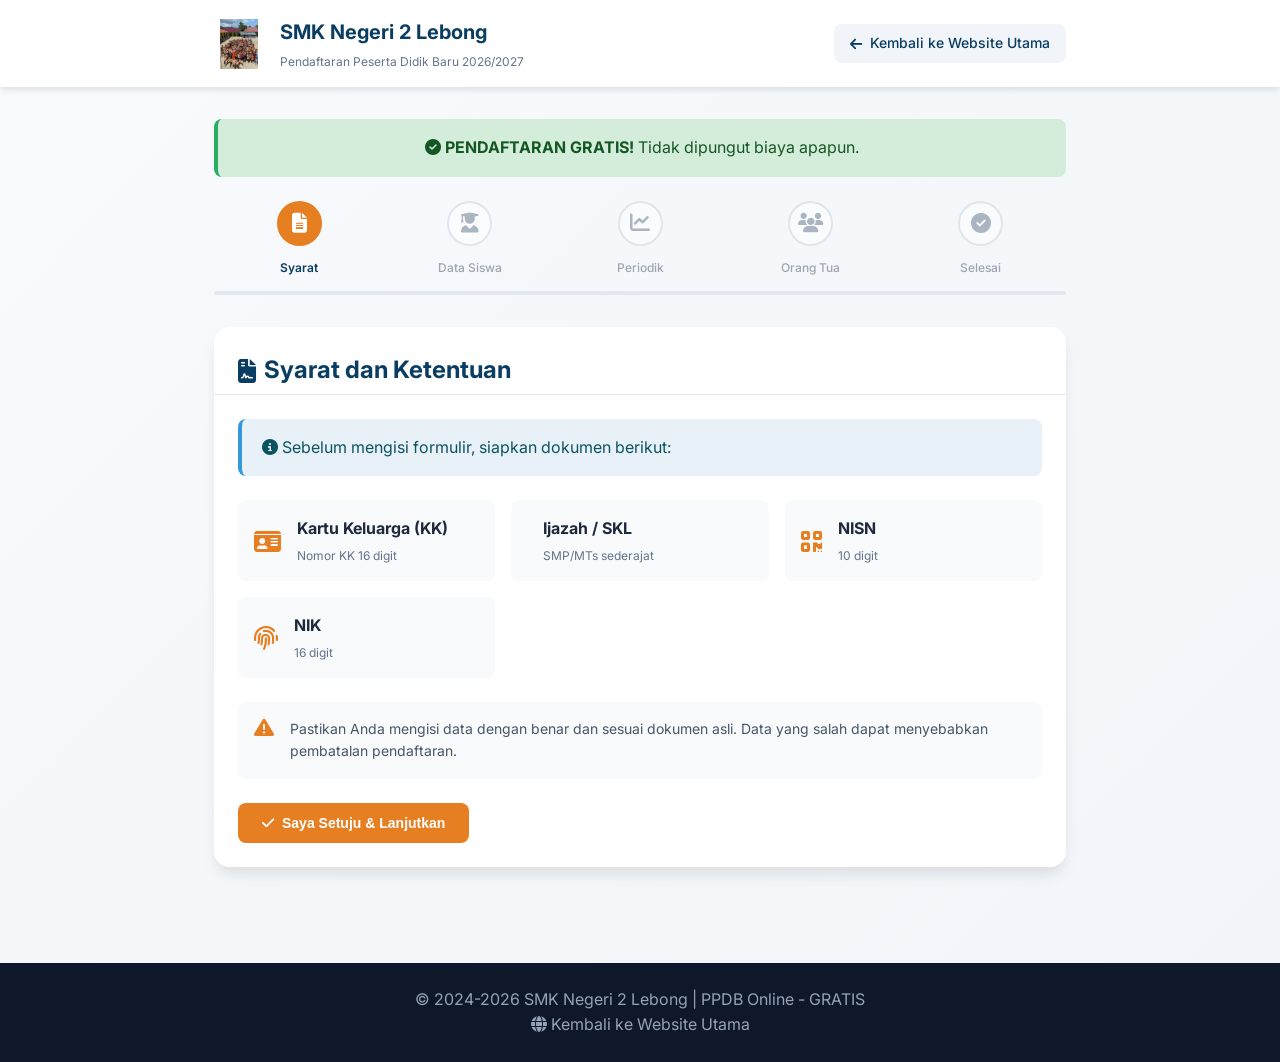
==== spmb/index.html @ 35a6bad7 "Add files via upload" ====
<!DOCTYPE html>
<html lang="id">
<head>
  <meta charset="UTF-8" />
  <meta name="viewport" content="width=device-width, initial-scale=1.0" />
  <title>PPDB Online 2026/2027 | SMK Negeri 2 Lebong</title>
  
  <!-- SEO Meta Tags -->
  <meta name="description" content="Pendaftaran Peserta Didik Baru SMK Negeri 2 Lebong Tahun Ajaran 2026/2027. Formulir online GRATIS, mudah, dan cepat." />
  <meta name="keywords" content="PPDB SMKN 2 Lebong, Pendaftaran SMK Lebong, PPDB Online 2026" />
  <meta name="robots" content="index, follow" />
  
  <!-- Open Graph -->
  <meta property="og:title" content="PPDB Online 2026/2027 | SMK Negeri 2 Lebong" />
  <meta property="og:description" content="Daftar sekarang! Pendaftaran GRATIS. Kuota terbatas." />
  <meta property="og:image" content="https://smkn2lebong.sch.id/assets/img/ppdb-og.jpg" />
  <meta property="og:url" content="https://smkn2lebong.sch.id/spmb/" />
  <meta property="og:type" content="website" />
  
  <link rel="icon" href="../favicon.ico" type="image/x-icon" />
  <link rel="stylesheet" href="https://cdnjs.cloudflare.com/ajax/libs/font-awesome/6.5.1/css/all.min.css" />
  <link href="https://fonts.googleapis.com/css2?family=Inter:wght@300;400;500;600;700;800&display=swap" rel="stylesheet" />
  <link rel="stylesheet" href="style.css" />
</head>
<body>

  <!-- Header -->
  <header class="ppdb-header">
    <div class="container">
      <div class="logo-area">
        <img src="../logo.jpeg" alt="Logo SMKN 2 Lebong" class="logo-img">
        <div>
          <h1>SMK Negeri 2 Lebong</h1>
          <p>Pendaftaran Peserta Didik Baru 2026/2027</p>
        </div>
      </div>
      <a href="../index.html" class="btn-back">
        <i class="fas fa-arrow-left"></i> Kembali ke Website Utama
      </a>
    </div>
  </header>

  <main class="ppdb-container">
    <!-- Alert Gratis -->
    <div class="alert alert-success" style="margin-bottom: 1.5rem; text-align: center;">
      <i class="fas fa-check-circle"></i> 
      <strong>PENDAFTARAN GRATIS!</strong> Tidak dipungut biaya apapun.
    </div>

    <!-- Progress Bar -->
    <div class="progress-wrapper">
      <div class="progress-steps" id="progressSteps">
        <div class="progress-step active" data-step="1">
          <div class="step-icon"><i class="fas fa-file-alt"></i></div>
          <span>Syarat</span>
        </div>
        <div class="progress-step" data-step="2">
          <div class="step-icon"><i class="fas fa-user-graduate"></i></div>
          <span>Data Siswa</span>
        </div>
        <div class="progress-step" data-step="3">
          <div class="step-icon"><i class="fas fa-chart-line"></i></div>
          <span>Periodik</span>
        </div>
        <div class="progress-step" data-step="4">
          <div class="step-icon"><i class="fas fa-users"></i></div>
          <span>Orang Tua</span>
        </div>
        <div class="progress-step" data-step="5">
          <div class="step-icon"><i class="fas fa-check-circle"></i></div>
          <span>Selesai</span>
        </div>
      </div>
      <div class="progress-bar-bg">
        <div class="progress-bar-fill" id="progressFill"></div>
      </div>
    </div>

    <!-- Step 1: Syarat -->
    <div class="card" id="stepSyarat">
      <div class="card-header">
        <h2><i class="fas fa-file-contract"></i> Syarat dan Ketentuan</h2>
      </div>
      <div class="card-body">
        <div class="alert alert-info">
          <i class="fas fa-info-circle"></i> Sebelum mengisi formulir, siapkan dokumen berikut:
        </div>
        
        <div class="syarat-grid">
          <div class="syarat-item">
            <i class="fas fa-id-card"></i>
            <div>
              <strong>Kartu Keluarga (KK)</strong>
              <p>Nomor KK 16 digit</p>
            </div>
          </div>
          <div class="syarat-item">
            <i class="fas fa-diploma"></i>
            <div>
              <strong>Ijazah / SKL</strong>
              <p>SMP/MTs sederajat</p>
            </div>
          </div>
          <div class="syarat-item">
            <i class="fas fa-qrcode"></i>
            <div>
              <strong>NISN</strong>
              <p>10 digit</p>
            </div>
          </div>
          <div class="syarat-item">
            <i class="fas fa-fingerprint"></i>
            <div>
              <strong>NIK</strong>
              <p>16 digit</p>
            </div>
          </div>
        </div>

        <div class="info-box">
          <i class="fas fa-exclamation-triangle"></i>
          <p>Pastikan Anda mengisi data dengan benar dan sesuai dokumen asli. Data yang salah dapat menyebabkan pembatalan pendaftaran.</p>
        </div>

        <div class="button-group">
          <button class="btn btn-primary" id="btnSetuju">
            <i class="fas fa-check"></i> Saya Setuju & Lanjutkan
          </button>
        </div>
      </div>
    </div>

    <!-- Form Multi-step -->
    <form id="ppdbForm" style="display:none;">
      <!-- Step 2: Data Siswa -->
      <div class="card form-section" id="stepSiswa" style="display:none;">
        <div class="card-header">
          <h2><i class="fas fa-user-graduate"></i> Data Siswa</h2>
          <p>Isi data sesuai dokumen resmi</p>
        </div>
        <div class="card-body">
          <div class="form-row">
            <div class="form-group">
              <label>NIK <span class="required">*</span></label>
              <input type="text" name="nik_siswa" maxlength="16" pattern="\d{16}" placeholder="16 digit NIK" required>
              <div class="error-msg">NIK harus 16 digit angka</div>
            </div>
            <div class="form-group">
              <label>Nomor KK <span class="required">*</span></label>
              <input type="text" name="no_kk" maxlength="16" pattern="\d{16}" placeholder="16 digit No. KK" required>
              <div class="error-msg">No. KK harus 16 digit angka</div>
            </div>
          </div>
          
          <div class="form-group">
            <label>Nama Lengkap <span class="required">*</span></label>
            <input type="text" name="nama_siswa" placeholder="Sesuai ijazah" required>
          </div>
          
          <div class="form-row">
            <div class="form-group">
              <label>NISN <span class="required">*</span></label>
              <input type="text" name="nisn" maxlength="10" pattern="\d{10}" placeholder="10 digit NISN" required>
              <div class="error-msg">NISN harus 10 digit angka</div>
            </div>
            <div class="form-group">
              <label>Jenis Kelamin <span class="required">*</span></label>
              <select name="jenis_kelamin" required>
                <option value="">Pilih Jenis Kelamin</option>
                <option value="Laki-laki">Laki-laki</option>
                <option value="Perempuan">Perempuan</option>
              </select>
            </div>
          </div>
          
          <div class="form-row">
            <div class="form-group">
              <label>Tempat Lahir <span class="required">*</span></label>
              <input type="text" name="tempat_lahir" placeholder="Kota lahir" required>
            </div>
            <div class="form-group">
              <label>Tanggal Lahir <span class="required">*</span></label>
              <input type="date" name="tanggal_lahir" required>
            </div>
          </div>
          
          <div class="form-row">
            <div class="form-group">
              <label>Agama <span class="required">*</span></label>
              <select name="agama" required>
                <option value="">Pilih Agama</option>
                <option value="Islam">Islam</option>
                <option value="Kristen">Kristen</option>
                <option value="Katolik">Katolik</option>
                <option value="Hindu">Hindu</option>
                <option value="Budha">Budha</option>
                <option value="Konghucu">Konghucu</option>
              </select>
            </div>
            <div class="form-group">
              <label>Tahun Lulus <span class="required">*</span></label>
              <input type="number" name="tahun_lulus" min="2020" max="2026" placeholder="2024" required>
            </div>
          </div>
          
          <div class="form-group">
            <label>Alamat Lengkap <span class="required">*</span></label>
            <textarea name="alamat_lengkap" rows="2" placeholder="Sesuai KK" required></textarea>
          </div>
          
          <div class="form-row">
            <div class="form-group">
              <label>Anak ke- <span class="required">*</span></label>
              <input type="number" name="anak_ke" min="1" placeholder="1" required>
            </div>
            <div class="form-group">
              <label>Jumlah Saudara <span class="required">*</span></label>
              <input type="number" name="jumlah_saudara" min="0" placeholder="0" required>
            </div>
          </div>
          
          <div class="form-group">
            <label>Status dalam Keluarga <span class="required">*</span></label>
            <select name="status_keluarga" required>
              <option value="">Pilih Status</option>
              <option value="Anak Kandung">Anak Kandung</option>
              <option value="Anak Tiri">Anak Tiri</option>
              <option value="Anak Angkat">Anak Angkat</option>
            </select>
          </div>
          
          <div class="form-group">
            <label>Sekolah Asal <span class="required">*</span></label>
            <input type="text" name="sekolah_asal" placeholder="SMP/MTs" required>
          </div>
          
          <div class="form-group">
            <label>Alamat Sekolah Asal <span class="required">*</span></label>
            <textarea name="alamat_sekolah_asal" rows="2" placeholder="Alamat lengkap sekolah" required></textarea>
          </div>
          
          <div class="button-group">
            <button type="button" class="btn btn-secondary btn-back" data-back="syarat">
              <i class="fas fa-arrow-left"></i> Kembali
            </button>
            <button type="button" class="btn btn-primary btn-next" data-next="periodik">
              Lanjut <i class="fas fa-arrow-right"></i>
            </button>
          </div>
        </div>
      </div>

      <!-- Step 3: Periodik -->
      <div class="card form-section" id="stepPeriodik" style="display:none;">
        <div class="card-header">
          <h2><i class="fas fa-chart-line"></i> Data Periodik & Jurusan</h2>
        </div>
        <div class="card-body">
          <div class="form-row">
            <div class="form-group">
              <label>Tinggi Badan (cm) <span class="required">*</span></label>
              <input type="number" name="tinggi" placeholder="165" required>
            </div>
            <div class="form-group">
              <label>Berat Badan (kg) <span class="required">*</span></label>
              <input type="number" name="berat" placeholder="55" required>
            </div>
          </div>
          
          <div class="form-row">
            <div class="form-group">
              <label>Jarak ke Sekolah (km) <span class="required">*</span></label>
              <input type="number" name="jarak" step="0.1" placeholder="5.5" required>
            </div>
            <div class="form-group">
              <label>Waktu Tempuh (menit) <span class="required">*</span></label>
              <input type="number" name="waktu" placeholder="30" required>
            </div>
          </div>
          
          <div class="form-group">
            <label>Pilihan Jurusan <span class="required">*</span></label>
            <select name="pilihan_jurusan" required>
              <option value="">Pilih Jurusan</option>
              <option value="Tata Busana">👗 Tata Busana</option>
              <option value="Teknik Instalasi Tenaga Listrik">⚡ Teknik Instalasi Tenaga Listrik (TITL)</option>
              <option value="Teknik Kendaraan Ringan Otomotif">🚗 Teknik Kendaraan Ringan Otomotif (TKRO)</option>
              <option value="Teknik dan Bisnis Sepeda Motor">🏍️ Teknik dan Bisnis Sepeda Motor (TBSM)</option>
              <option value="Desain Komunikasi Visual">🎨 Desain Komunikasi Visual (DKV)</option>
            </select>
          </div>
          
          <div class="button-group">
            <button type="button" class="btn btn-secondary btn-back" data-back="siswa">
              <i class="fas fa-arrow-left"></i> Kembali
            </button>
            <button type="button" class="btn btn-primary btn-next" data-next="ortu">
              Lanjut <i class="fas fa-arrow-right"></i>
            </button>
          </div>
        </div>
      </div>

      <!-- Step 4: Data Orang Tua -->
      <div class="card form-section" id="stepOrtu" style="display:none;">
        <div class="card-header">
          <h2><i class="fas fa-users"></i> Data Orang Tua & Kontak</h2>
        </div>
        <div class="card-body">
          <h3><i class="fas fa-male"></i> Data Ayah</h3>
          
          <div class="form-group">
            <label>Nama Ayah <span class="required">*</span></label>
            <input type="text" name="nama_ayah" placeholder="Sesuai KK" required>
          </div>
          
          <div class="form-row">
            <div class="form-group">
              <label>NIK Ayah <span class="required">*</span></label>
              <input type="text" name="nik_ayah" maxlength="16" pattern="\d{16}" placeholder="16 digit" required>
              <div class="error-msg">NIK harus 16 digit</div>
            </div>
            <div class="form-group">
              <label>Tahun Lahir <span class="required">*</span></label>
              <input type="number" name="tahun_lahir_ayah" placeholder="1975" required>
            </div>
          </div>
          
          <div class="form-row">
            <div class="form-group">
              <label>Pendidikan <span class="required">*</span></label>
              <select name="pendidikan_ayah" required>
                <option value="">Pilih Pendidikan Ayah</option>
                <option value="Tidak Sekolah">Tidak Sekolah</option>
                <option value="SD / Sederajat">SD / Sederajat</option>
                <option value="SMP / Sederajat">SMP / Sederajat</option>
                <option value="SMA / Sederajat">SMA / Sederajat</option>
                <option value="D1/D2/D3">Diploma (D1/D2/D3)</option>
                <option value="S1/S2/S3">Sarjana (S1/S2/S3)</option>
              </select>
            </div>
            <div class="form-group">
              <label>Pekerjaan <span class="required">*</span></label>
              <select name="pekerjaan_ayah" required>
                <option value="">Pilih Pekerjaan Ayah</option>
                <option value="Tidak Bekerja">Tidak Bekerja</option>
                <option value="Petani">Petani</option>
                <option value="PNS/TNI/Polri">PNS/TNI/Polri</option>
                <option value="Karyawan Swasta">Karyawan Swasta</option>
                <option value="Wiraswasta">Wiraswasta</option>
                <option value="Buruh">Buruh</option>
                <option value="Pensiunan">Pensiunan</option>
              </select>
            </div>
          </div>
          
          <div class="form-group">
            <label>Penghasilan/Bulan <span class="required">*</span></label>
            <select name="penghasilan_ayah" required>
              <option value="">Pilih Penghasilan Ayah</option>
              <option value="Tidak Berpenghasilan">Tidak Berpenghasilan</option>
              <option value="Kurang dari Rp 1.000.000">Kurang dari Rp 1.000.000</option>
              <option value="Rp 1.000.000 - Rp 2.999.999">Rp 1.000.000 - Rp 2.999.999</option>
              <option value="Rp 3.000.000 - Rp 4.999.999">Rp 3.000.000 - Rp 4.999.999</option>
              <option value="Rp 5.000.000 - Rp 9.999.999">Rp 5.000.000 - Rp 9.999.999</option>
              <option value="Lebih dari Rp 10.000.000">Lebih dari Rp 10.000.000</option>
            </select>
          </div>

          <h3><i class="fas fa-female"></i> Data Ibu</h3>
          
          <div class="form-group">
            <label>Nama Ibu <span class="required">*</span></label>
            <input type="text" name="nama_ibu" placeholder="Sesuai KK" required>
          </div>
          
          <div class="form-row">
            <div class="form-group">
              <label>NIK Ibu <span class="required">*</span></label>
              <input type="text" name="nik_ibu" maxlength="16" pattern="\d{16}" placeholder="16 digit" required>
              <div class="error-msg">NIK harus 16 digit</div>
            </div>
            <div class="form-group">
              <label>Tahun Lahir <span class="required">*</span></label>
              <input type="number" name="tahun_lahir_ibu" placeholder="1980" required>
            </div>
          </div>
          
          <div class="form-row">
            <div class="form-group">
              <label>Pendidikan <span class="required">*</span></label>
              <select name="pendidikan_ibu" required>
                <option value="">Pilih Pendidikan Ibu</option>
                <option value="Tidak Sekolah">Tidak Sekolah</option>
                <option value="SD / Sederajat">SD / Sederajat</option>
                <option value="SMP / Sederajat">SMP / Sederajat</option>
                <option value="SMA / Sederajat">SMA / Sederajat</option>
                <option value="D1/D2/D3">Diploma (D1/D2/D3)</option>
                <option value="S1/S2/S3">Sarjana (S1/S2/S3)</option>
              </select>
            </div>
            <div class="form-group">
              <label>Pekerjaan <span class="required">*</span></label>
              <select name="pekerjaan_ibu" required>
                <option value="">Pilih Pekerjaan Ibu</option>
                <option value="Tidak Bekerja">Tidak Bekerja</option>
                <option value="Ibu Rumah Tangga">Ibu Rumah Tangga</option>
                <option value="PNS/TNI/Polri">PNS/TNI/Polri</option>
                <option value="Karyawan Swasta">Karyawan Swasta</option>
                <option value="Wiraswasta">Wiraswasta</option>
                <option value="Guru/Dosen">Guru/Dosen</option>
              </select>
            </div>
          </div>
          
          <div class="form-group">
            <label>Penghasilan/Bulan <span class="required">*</span></label>
            <select name="penghasilan_ibu" required>
              <option value="">Pilih Penghasilan Ibu</option>
              <option value="Tidak Berpenghasilan">Tidak Berpenghasilan</option>
              <option value="Kurang dari Rp 1.000.000">Kurang dari Rp 1.000.000</option>
              <option value="Rp 1.000.000 - Rp 2.999.999">Rp 1.000.000 - Rp 2.999.999</option>
              <option value="Rp 3.000.000 - Rp 4.999.999">Rp 3.000.000 - Rp 4.999.999</option>
              <option value="Rp 5.000.000 - Rp 9.999.999">Rp 5.000.000 - Rp 9.999.999</option>
              <option value="Lebih dari Rp 10.000.000">Lebih dari Rp 10.000.000</option>
            </select>
          </div>

          <h3><i class="fas fa-phone-alt"></i> Kontak Darurat</h3>
          
          <div class="form-row">
            <div class="form-group">
              <label>No. HP Siswa <span class="required">*</span></label>
              <input type="tel" name="hp_siswa" pattern="\d{10,15}" placeholder="081234567890" required>
              <div class="error-msg">Format HP 10-15 digit</div>
            </div>
            <div class="form-group">
              <label>No. HP Orang Tua <span class="required">*</span></label>
              <input type="tel" name="hp_orangtua" pattern="\d{10,15}" placeholder="081234567890" required>
              <div class="error-msg">Format HP 10-15 digit</div>
            </div>
          </div>
          
          <div class="button-group">
            <button type="button" class="btn btn-secondary btn-back" data-back="periodik">
              <i class="fas fa-arrow-left"></i> Kembali
            </button>
            <button type="submit" class="btn btn-primary" id="kirimBtn">
              <i class="fas fa-paper-plane"></i> Kirim Pendaftaran
            </button>
          </div>
        </div>
      </div>
    </form>

    <!-- Step 5: Sukses -->
    <div class="card" id="stepSukses" style="display:none;">
      <div class="card-body text-center">
        <div class="success-icon">
          <i class="fas fa-check-circle"></i>
        </div>
        <h2>Pendaftaran Berhasil!</h2>
        <p>Data kamu sudah masuk ke sistem PPDB SMK Negeri 2 Lebong.</p>
        <div class="info-box" style="background: #e8f0f8;">
          <i class="fas fa-whatsapp"></i>
          <p>Silakan download bukti pendaftaran dan tunggu info selanjutnya via WhatsApp.</p>
        </div>
        <div class="button-group" style="justify-content: center; flex-direction: row; gap: 1rem;">
          <a id="pdfLink" class="btn btn-primary" target="_blank" style="display:none;">
            <i class="fas fa-download"></i> Download Bukti PDF
          </a>
          <button class="btn btn-secondary" id="btnRefresh">
            <i class="fas fa-plus"></i> Daftar Baru
          </button>
          <a href="../index.html" class="btn btn-secondary">
            <i class="fas fa-home"></i> Kembali ke Beranda
          </a>
        </div>
      </div>
    </div>
  </main>

  <footer class="ppdb-footer">
    <div class="container">
      <p>&copy; 2024-2026 SMK Negeri 2 Lebong | PPDB Online - GRATIS</p>
      <p><a href="../index.html"><i class="fas fa-globe"></i> Kembali ke Website Utama</a></p>
    </div>
  </footer>

  <script src="main.js"></script>
</body>
</html>
---- spmb/style.css ----
/* ========== VARIABLES ========== */
:root {
  --primary: #0a3d62;
  --primary-dark: #052c47;
  --primary-light: #1e6091;
  --accent: #e67e22;
  --accent-dark: #d35400;
  --success: #27ae60;
  --danger: #e74c3c;
  --info: #3498db;
  --white: #ffffff;
  --gray-50: #f8fafc;
  --gray-100: #f1f5f9;
  --gray-200: #e2e8f0;
  --gray-300: #cbd5e1;
  --gray-400: #94a3b8;
  --gray-500: #64748b;
  --gray-600: #475569;
  --gray-700: #334155;
  --gray-800: #1e293b;
  --gray-900: #0f172a;
  --shadow-sm: 0 1px 2px 0 rgb(0 0 0 / 0.05);
  --shadow: 0 4px 6px -1px rgb(0 0 0 / 0.1);
  --shadow-md: 0 10px 15px -3px rgb(0 0 0 / 0.1);
  --shadow-lg: 0 20px 25px -5px rgb(0 0 0 / 0.1);
  --radius: 0.5rem;
  --radius-lg: 1rem;
  --transition: all 0.3s ease;
}

* {
  margin: 0;
  padding: 0;
  box-sizing: border-box;
}

body {
  font-family: 'Inter', system-ui, -apple-system, sans-serif;
  background: linear-gradient(135deg, var(--gray-50) 0%, var(--gray-100) 100%);
  color: var(--gray-800);
  line-height: 1.6;
  min-height: 100vh;
}

/* ========== HEADER ========== */
.ppdb-header {
  background: var(--white);
  box-shadow: var(--shadow);
  position: sticky;
  top: 0;
  z-index: 100;
}

.ppdb-header .container {
  max-width: 900px;
  margin: 0 auto;
  padding: 1rem 1.5rem;
  display: flex;
  justify-content: space-between;
  align-items: center;
  flex-wrap: wrap;
  gap: 1rem;
}

.logo-area {
  display: flex;
  align-items: center;
  gap: 1rem;
}

.logo-img {
  width: 50px;
  height: 50px;
  object-fit: contain;
}

.logo-area h1 {
  font-size: 1.25rem;
  color: var(--primary);
  margin-bottom: 0;
}

.logo-area p {
  font-size: 0.75rem;
  color: var(--gray-500);
  margin-top: 0.25rem;
}

.btn-back {
  display: inline-flex;
  align-items: center;
  gap: 0.5rem;
  padding: 0.5rem 1rem;
  background: var(--gray-100);
  color: var(--primary);
  text-decoration: none;
  border-radius: var(--radius);
  font-weight: 500;
  font-size: 0.875rem;
  transition: var(--transition);
}

.btn-back:hover {
  background: var(--primary);
  color: var(--white);
}

/* ========== MAIN CONTAINER ========== */
.ppdb-container {
  max-width: 900px;
  margin: 0 auto;
  padding: 2rem 1.5rem 4rem;
}

/* ========== ALERTS ========== */
.alert {
  padding: 1rem 1.25rem;
  border-radius: var(--radius);
  margin-bottom: 1.5rem;
}

.alert-success {
  background: #d4edda;
  border-left: 4px solid var(--success);
  color: #155724;
}

.alert-info {
  background: #e8f0f8;
  border-left: 4px solid var(--info);
  color: #0c5460;
}

/* ========== PROGRESS BAR ========== */
.progress-wrapper {
  margin-bottom: 2rem;
  position: relative;
}

.progress-steps {
  display: flex;
  justify-content: space-between;
  margin-bottom: 0.75rem;
  position: relative;
  z-index: 2;
}

.progress-step {
  text-align: center;
  flex: 1;
  cursor: pointer;
  opacity: 0.5;
  transition: var(--transition);
}

.progress-step.active {
  opacity: 1;
}

.progress-step .step-icon {
  width: 45px;
  height: 45px;
  background: var(--white);
  border: 2px solid var(--gray-300);
  border-radius: 50%;
  display: flex;
  align-items: center;
  justify-content: center;
  margin: 0 auto 0.5rem;
  font-size: 1.25rem;
  color: var(--gray-500);
  transition: var(--transition);
}

.progress-step.active .step-icon {
  border-color: var(--accent);
  background: var(--accent);
  color: var(--white);
}

.progress-step.done .step-icon {
  border-color: var(--success);
  background: var(--success);
  color: var(--white);
}

.progress-step span {
  font-size: 0.75rem;
  font-weight: 500;
  color: var(--gray-600);
}

.progress-step.active span {
  color: var(--primary);
  font-weight: 600;
}

.progress-bar-bg {
  background: var(--gray-200);
  border-radius: 10px;
  height: 4px;
  overflow: hidden;
}

.progress-bar-fill {
  background: linear-gradient(90deg, var(--accent), var(--primary));
  height: 100%;
  width: 0%;
  transition: width 0.4s ease;
  border-radius: 10px;
}

/* ========== CARDS ========== */
.card {
  background: var(--white);
  border-radius: var(--radius-lg);
  box-shadow: var(--shadow-md);
  overflow: hidden;
  animation: fadeInUp 0.5s ease;
}

.card-header {
  padding: 1.5rem 1.5rem 0;
  border-bottom: 1px solid var(--gray-200);
}

.card-header h2 {
  font-size: 1.5rem;
  color: var(--primary);
  margin-bottom: 0.25rem;
  display: flex;
  align-items: center;
  gap: 0.5rem;
}

.card-header p {
  color: var(--gray-500);
  font-size: 0.875rem;
  margin-bottom: 1rem;
}

.card-body {
  padding: 1.5rem;
}

/* ========== SYARAT GRID ========== */
.syarat-grid {
  display: grid;
  grid-template-columns: repeat(auto-fit, minmax(200px, 1fr));
  gap: 1rem;
  margin-bottom: 1.5rem;
}

.syarat-item {
  display: flex;
  align-items: center;
  gap: 1rem;
  padding: 1rem;
  background: var(--gray-50);
  border-radius: var(--radius);
  transition: var(--transition);
}

.syarat-item:hover {
  background: var(--gray-100);
  transform: translateY(-2px);
}

.syarat-item i {
  font-size: 1.5rem;
  color: var(--accent);
}

.syarat-item strong {
  display: block;
  margin-bottom: 0.25rem;
}

.syarat-item p {
  font-size: 0.75rem;
  color: var(--gray-500);
  margin: 0;
}

.info-box {
  background: var(--gray-50);
  padding: 1rem;
  border-radius: var(--radius);
  display: flex;
  gap: 1rem;
  align-items: flex-start;
  margin: 1.5rem 0;
}

.info-box i {
  font-size: 1.25rem;
  color: var(--accent);
}

.info-box p {
  margin: 0;
  font-size: 0.875rem;
  color: var(--gray-600);
}

/* ========== FORM STYLES ========== */
.form-group {
  margin-bottom: 1.25rem;
}

.form-group label {
  display: block;
  font-weight: 600;
  font-size: 0.875rem;
  margin-bottom: 0.5rem;
  color: var(--gray-700);
}

.form-group .required {
  color: var(--danger);
}

.form-group input,
.form-group select,
.form-group textarea {
  width: 100%;
  padding: 0.75rem 1rem;
  border: 2px solid var(--gray-200);
  border-radius: var(--radius);
  font-family: inherit;
  font-size: 0.9375rem;
  transition: var(--transition);
  background: var(--white);
}

.form-group input:focus,
.form-group select:focus,
.form-group textarea:focus {
  outline: none;
  border-color: var(--accent);
  box-shadow: 0 0 0 3px rgba(230, 126, 34, 0.1);
}

.form-group input.error,
.form-group select.error {
  border-color: var(--danger);
}

.error-msg {
  color: var(--danger);
  font-size: 0.75rem;
  margin-top: 0.25rem;
  display: none;
}

.form-row {
  display: grid;
  grid-template-columns: 1fr 1fr;
  gap: 1rem;
}

/* ========== BUTTONS ========== */
.btn {
  display: inline-flex;
  align-items: center;
  justify-content: center;
  gap: 0.5rem;
  padding: 0.75rem 1.5rem;
  border-radius: var(--radius);
  font-weight: 600;
  font-size: 0.875rem;
  border: none;
  cursor: pointer;
  transition: var(--transition);
  text-decoration: none;
}

.btn-primary {
  background: var(--accent);
  color: var(--white);
}

.btn-primary:hover {
  background: var(--accent-dark);
  transform: translateY(-2px);
  box-shadow: var(--shadow);
}

.btn-secondary {
  background: var(--gray-100);
  color: var(--gray-700);
  border: 1px solid var(--gray-200);
}

.btn-secondary:hover {
  background: var(--gray-200);
  transform: translateY(-2px);
}

.btn:disabled {
  opacity: 0.6;
  cursor: not-allowed;
  transform: none;
}

.button-group {
  display: flex;
  justify-content: space-between;
  gap: 1rem;
  margin-top: 1.5rem;
}

/* ========== SUCCESS SECTION ========== */
.text-center {
  text-align: center;
}

.success-icon {
  width: 80px;
  height: 80px;
  background: rgba(39, 174, 96, 0.1);
  border-radius: 50%;
  display: flex;
  align-items: center;
  justify-content: center;
  margin: 0 auto 1.5rem;
}

.success-icon i {
  font-size: 3rem;
  color: var(--success);
}

/* ========== FOOTER ========== */
.ppdb-footer {
  background: var(--gray-900);
  color: var(--gray-400);
  text-align: center;
  padding: 1.5rem;
  margin-top: 2rem;
}

.ppdb-footer a {
  color: var(--gray-400);
  text-decoration: none;
  transition: var(--transition);
}

.ppdb-footer a:hover {
  color: var(--white);
}

/* ========== ANIMATIONS ========== */
@keyframes fadeInUp {
  from {
    opacity: 0;
    transform: translateY(20px);
  }
  to {
    opacity: 1;
    transform: translateY(0);
  }
}

/* ========== RESPONSIVE ========== */
@media (max-width: 640px) {
  .ppdb-header .container {
    flex-direction: column;
    text-align: center;
  }
  
  .logo-area {
    flex-direction: column;
  }
  
  .progress-steps .step-icon {
    width: 35px;
    height: 35px;
    font-size: 1rem;
  }
  
  .progress-step span {
    display: none;
  }
  
  .form-row {
    grid-template-columns: 1fr;
  }
  
  .button-group {
    flex-direction: column-reverse;
  }
  
  .btn {
    width: 100%;
  }
  
  .syarat-grid {
    grid-template-columns: 1fr;
  }
  
  .card-header h2 {
    font-size: 1.25rem;
  }
  
  .card-body {
    padding: 1.25rem;
  }
}

@media (max-width: 480px) {
  .ppdb-container {
    padding: 1rem;
  }
  
  .card-header {
    padding: 1rem;
  }
}
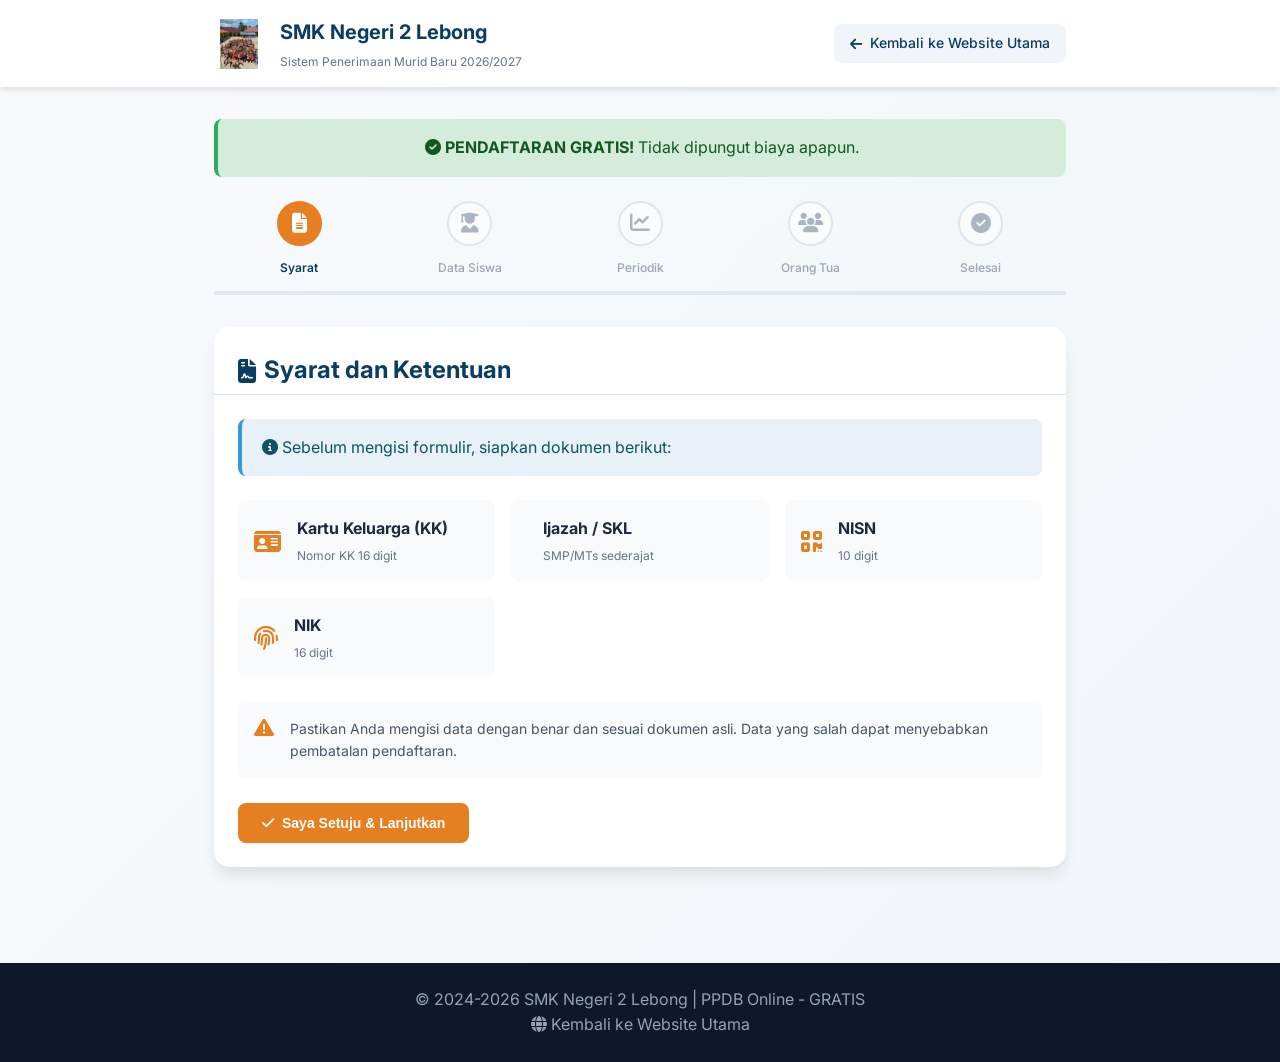
==== commit b24301f3: "Update index.html" ====
--- a/spmb/index.html
+++ b/spmb/index.html
@@ -3,7 +3,7 @@
 <head>
   <meta charset="UTF-8" />
   <meta name="viewport" content="width=device-width, initial-scale=1.0" />
-  <title>PPDB Online 2026/2027 | SMK Negeri 2 Lebong</title>
+  <title>SPMB Online 2026/2027 | SMK Negeri 2 Lebong</title>
   
   <!-- SEO Meta Tags -->
   <meta name="description" content="Pendaftaran Peserta Didik Baru SMK Negeri 2 Lebong Tahun Ajaran 2026/2027. Formulir online GRATIS, mudah, dan cepat." />
@@ -11,7 +11,7 @@
   <meta name="robots" content="index, follow" />
   
   <!-- Open Graph -->
-  <meta property="og:title" content="PPDB Online 2026/2027 | SMK Negeri 2 Lebong" />
+  <meta property="og:title" content="SPMB Online 2026/2027 | SMK Negeri 2 Lebong" />
   <meta property="og:description" content="Daftar sekarang! Pendaftaran GRATIS. Kuota terbatas." />
   <meta property="og:image" content="https://smkn2lebong.sch.id/assets/img/ppdb-og.jpg" />
   <meta property="og:url" content="https://smkn2lebong.sch.id/spmb/" />
@@ -31,7 +31,7 @@
         <img src="../logo.jpeg" alt="Logo SMKN 2 Lebong" class="logo-img">
         <div>
           <h1>SMK Negeri 2 Lebong</h1>
-          <p>Pendaftaran Peserta Didik Baru 2026/2027</p>
+          <p>Sistem Penerimaan Murid Baru 2026/2027</p>
         </div>
       </div>
       <a href="../index.html" class="btn-back">
@@ -489,4 +489,4 @@
 
   <script src="main.js"></script>
 </body>
-</html>+</html>
